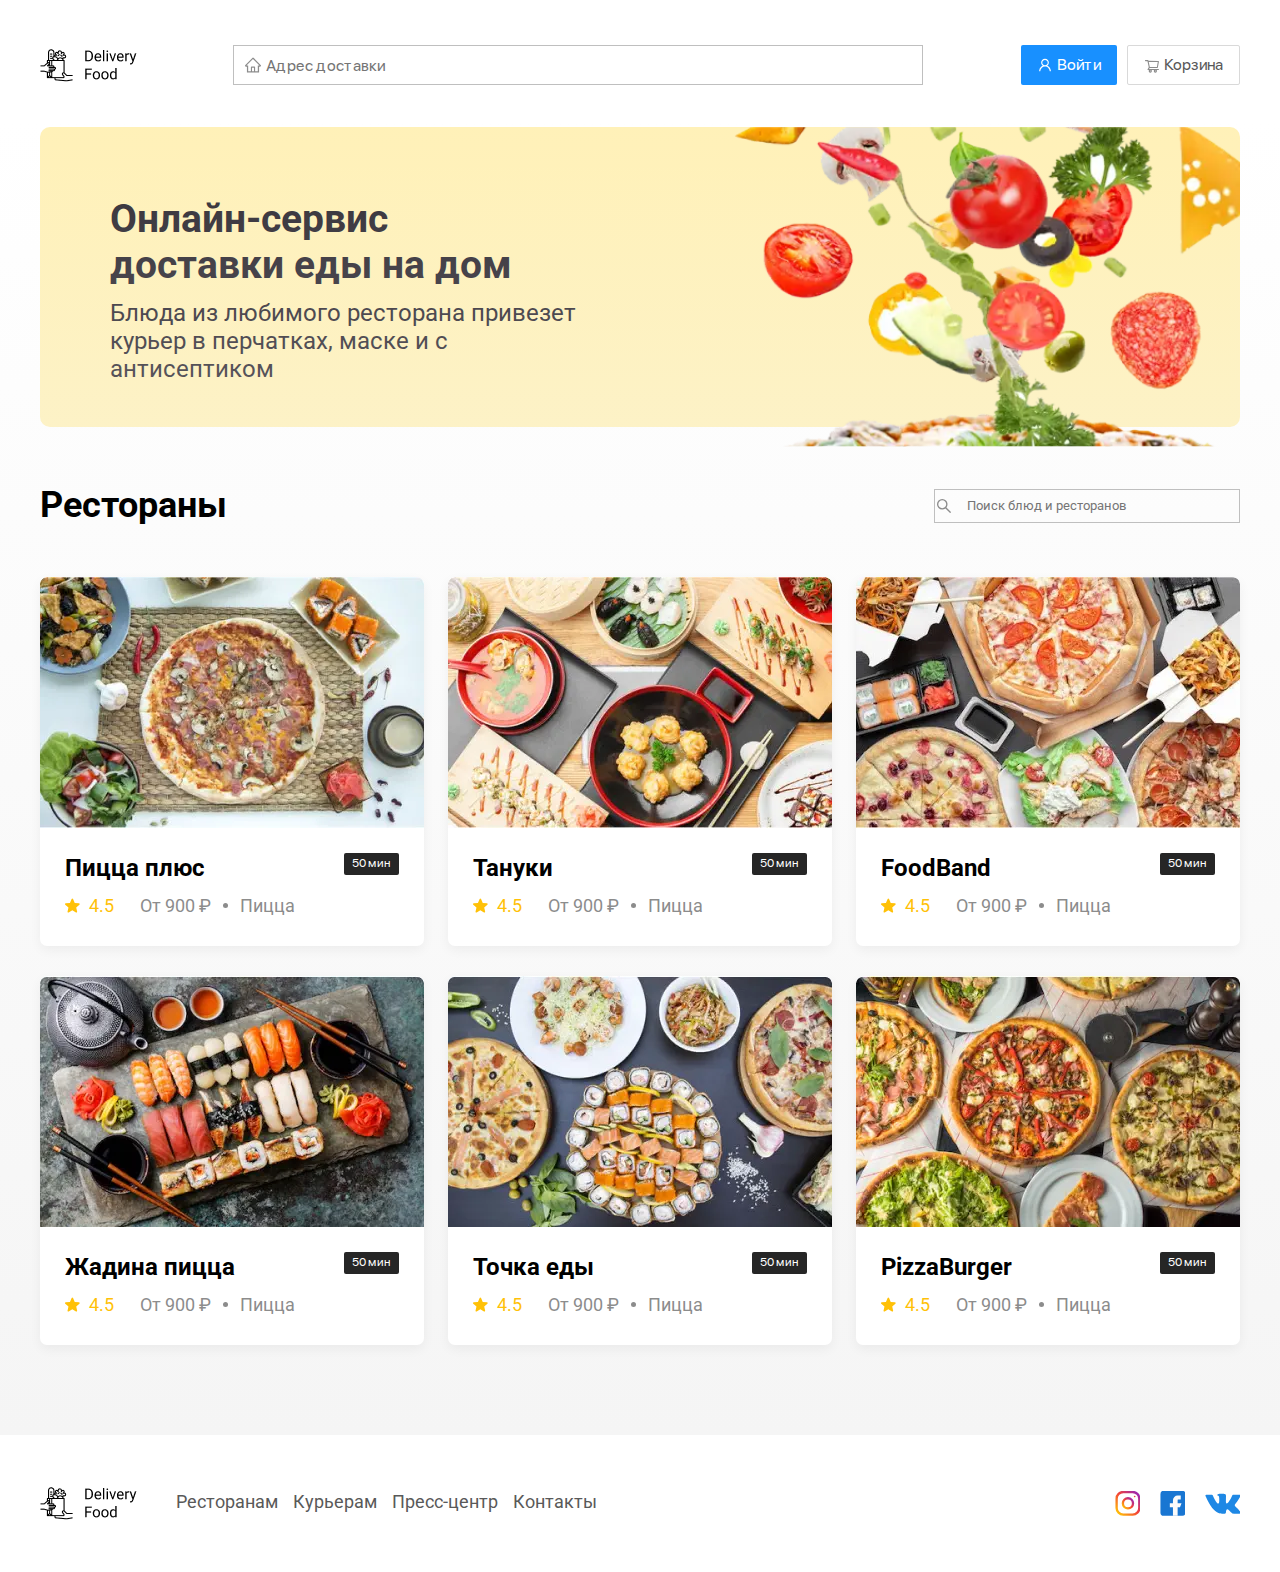
==== index.html @ b64bf59c "Add new repository" ====
<!DOCTYPE html><html lang="ru">  <head>  <title>Главная</title>  <meta charset="UTF-8" />  <meta name="format-detection" content="telephone=no">  <link rel="stylesheet" href="css/style.min.css" />  <!--<link rel="shortcut icon" href="favicon.ico">-->  <!--<meta name="robots" content="noindex, nofollow">-->  <!--<meta name="viewport" content="width=device-width, initial-scale=1.0, maximum-scale=1.0, user-scalable=0" />-->  <meta name="viewport" content="width=device-width, initial-scale=1.0" /></head>  <body>    <div class="wrapper">      <header class="header">  <div class="header__container _container">    <div class="header__content">      <div class="header__logo logo">        <a href="index.html"><picture><source srcset="img/logo/logo.webp" type="image/webp"><img src="img/logo/logo.png" alt="Delivery food" /></picture></a>      </div>      <div class="header__search">        <input class="search__input" type="text" placeholder="Адрес доставки" />      </div>      <div class="header__buttons">        <button class="header__button header__button--sign-up">Войти</button>        <button class="header__button header__button--bascket">Корзина</button>      </div>    </div>  </div></header>      <main class="page">        <section class="promo">          <div class="promo__container _container">            <div class="promo__background-image">              <div class="promo__background-color">                <div class="promo__content">                  <div class="promo__title">Онлайн-сервис <br />доставки еды на дом</div>                  <div class="promo__text">Блюда из любимого ресторана привезет курьер в перчатках, маске и с антисептиком</div>                </div>              </div>            </div>          </div>        </section>        <section class="restaurants">          <div class="restaurants__container _container">            <div class="restaurants__header">              <div class="restaurants__title">Рестораны</div>              <div class="restaurants__search">                <input type="text" placeholder="Поиск блюд и ресторанов" class="restaurants__search-input" />              </div>            </div>            <div class="restaurants__content">              <div class="restaurants__list">                <a href="restaurant.html" class="restaurants__card card">                  <div class="card__image"><picture><source srcset="img/restaurant/pizza_plus.webp" type="image/webp"><img src="img/restaurant/pizza_plus.jpg" alt="Пицца плюс" /></picture></div>                  <div class="card__content">                    <div class="card__body">                      <div class="card__title">                        <h3>Пицца плюс</h3>                        <div class="card__delivery-time">50 мин</div>                      </div>                      <div class="card__text info">                        <div class="info__rating">4.5</div>                        <div class="info__price">От 900 ₽</div>                        <div class="info__category">Пицца</div>                      </div>                    </div>                  </div>                </a>                <a href="restaurant.html" class="restaurants__card card">                  <div class="card__image"><picture><source srcset="img/restaurant/tanuki.webp" type="image/webp"><img src="img/restaurant/tanuki.jpg" alt="Тануки" /></picture></div>                  <div class="card__content">                    <div class="card__body">                      <div class="card__title">                        <h3>Тануки</h3>                        <div class="card__delivery-time">50 мин</div>                      </div>                      <div class="card__text info">                        <div class="info__rating">4.5</div>                        <div class="info__price">От 900 ₽</div>                        <div class="info__category">Пицца</div>                      </div>                    </div>                  </div>                </a>                <a href="restaurant.html" class="restaurants__card card">                  <div class="card__image"><picture><source srcset="img/restaurant/food_band.webp" type="image/webp"><img src="img/restaurant/food_band.jpg" alt="FoodBand" /></picture></div>                  <div class="card__content">                    <div class="card__body">                      <div class="card__title">                        <h3 href="restaurant.html">FoodBand</h3>                        <div class="card__delivery-time">50 мин</div>                      </div>                      <div class="card__text info">                        <div class="info__rating">4.5</div>                        <div class="info__price">От 900 ₽</div>                        <div class="info__category">Пицца</div>                      </div>                    </div>                  </div>                </a>                <a href="restaurant.html" class="restaurants__card card">                  <div class="card__image"><picture><source srcset="img/restaurant/greedy_pizza.webp" type="image/webp"><img src="img/restaurant/greedy_pizza.jpg" alt="Жадина пицца" /></picture></div>                  <div class="card__content">                    <div class="card__body">                      <div class="card__title">                        <h3>Жадина пицца</h3>                        <div class="card__delivery-time">50 мин</div>                      </div>                      <div class="card__text info">                        <div class="info__rating">4.5</div>                        <div class="info__price">От 900 ₽</div>                        <div class="info__category">Пицца</div>                      </div>                    </div>                  </div>                </a>                <a href="restaurant.html" class="restaurants__card card">                  <div class="card__image"><picture><source srcset="img/restaurant/point_food.webp" type="image/webp"><img src="img/restaurant/point_food.jpg" alt="Точка еды" /></picture></div>                  <div class="card__content">                    <div class="card__body">                      <div class="card__title">                        <h3>Точка еды</h3>                        <div class="card__delivery-time">50 мин</div>                      </div>                      <div class="card__text info">                        <div class="info__rating">4.5</div>                        <div class="info__price">От 900 ₽</div>                        <div class="info__category">Пицца</div>                      </div>                    </div>                  </div>                </a>                <a href="restaurant.html" class="restaurants__card card">                  <div class="card__image"><picture><source srcset="img/restaurant/pizza_burger.webp" type="image/webp"><img src="img/restaurant/pizza_burger.jpg" alt="ПPizzaBurger" /></picture></div>                  <div class="card__content">                    <div class="card__body">                      <div class="card__title">                        <h3>PizzaBurger</h3>                        <div class="card__delivery-time">50 мин</div>                      </div>                      <div class="card__text info">                        <div class="info__rating">4.5</div>                        <div class="info__price">От 900 ₽</div>                        <div class="info__category">Пицца</div>                      </div>                    </div>                  </div>                </a>              </div>            </div>          </div>        </section>      </main>      <footer class="footer">  <div class="footer__content _container">    <div class="footer__logo">      <a href="index.html"><picture><source srcset="img/logo/logo.webp" type="image/webp"><img src="img/logo/logo.png" alt="Delivery food" /></picture></a>    </div>    <nav class="footer__nav">      <ul class="nav__list">        <li><a href="#" class="nav__link">Ресторанам </a></li>        <li><a href="#" class="nav__link">Курьерам</a></li>        <li><a href="#" class="nav__link">Пресс-центр</a></li>        <li><a href="#" class="nav__link">Контакты</a></li>      </ul>    </nav>    <div class="footer__social">      <ul class="social__list">        <li><a href="#" class="social__link social__link--insta"></a></li>        <li><a href="#" class="social__link social__link--facebook"></a></li>        <li><a href="#" class="social__link social__link--vk"></a></li>      </ul>    </div>  </div></footer>    </div>    <script src="js/script.min.js"></script>  </body></html>
---- css/style.min.css ----
@charset "UTF-8";@import url(https://fonts.googleapis.com/css?family=Roboto:regular,700);@font-face{font-family:SFProDisplay;font-display:swap;src:url(../fonts/SFProDisplay.woff) format("woff"),url(../fonts/SFProDisplay.woff2) format("woff2");font-weight:400;font-style:normal}*{padding:0;margin:0;border:0}*,:after,:before{box-sizing:border-box}:active,:focus{outline:0}a:active,a:focus{outline:0}aside,footer,header,nav{display:block}body,html{height:100%;width:100%;font-size:100%;line-height:1;font-size:14px;-ms-text-size-adjust:100%;-moz-text-size-adjust:100%;-webkit-text-size-adjust:100%}button,input,textarea{font-family:inherit}input::-ms-clear{display:none}button{cursor:pointer}button::-moz-focus-inner{padding:0;border:0}a,a:hover,a:visited{text-decoration:none}ul li{list-style:none}img{vertical-align:top}h1,h2,h3,h4,h5,h6{font-size:inherit;font-weight:400}body{font-family:Roboto;color:#000;font-size:16px;line-height:150%}.wrapper{width:100%;min-height:100%;overflow:hidden;display:flex;flex-direction:column;justify-content:flex-start}._container{max-width:1200px;margin:0 auto}.page{background:linear-gradient(180deg,rgba(245,245,245,0) 1.04%,#f5f5f5 100%);padding:20px 0 60px 0}.info{display:flex;justify-content:flex-start;align-items:center;font-size:18px;color:#8c8c8c}.info__rating{color:#ffc107;background:url(../img/icons/star.svg) center left no-repeat;padding:0 0 0 24px;margin:0 26px 0 0}.info__price{display:flex;justify-content:center;align-items:center;white-space:nowrap}.info__price::after{content:"";width:5px;height:5px;border-radius:50%;background-color:#8c8c8c;margin:0 12px}.card{flex:0 1 32%;box-shadow:0 4px 12px rgba(0,0,0,.05);border-radius:7px;overflow:hidden;margin:0 0 30px 0;display:flex;justify-content:flex-start;flex-direction:column;background-color:#fff;color:#000}.card__image{flex:0 1 auto;width:100%;-o-object-fit:cover;object-fit:cover}.card__image img{width:100%;max-height:100%}.card__content{flex:1 1 auto;padding:25px 25px 30px 25px}.card__body{display:flex;justify-content:flex-start;flex-direction:column;min-height:100%}.card__title{display:flex;justify-content:space-between;margin:0 0 10px 0}.card__title>h3{display:inline-block;font-weight:700;font-size:24px;line-height:133.33333%}.card__text{color:#8c8c8c;font-size:18px;line-height:21px;flex:1 1 auto}.card__footer{display:flex;justify-content:flex-start;align-items:center;margin:25px 0 0 0}.card__btn{width:124px;display:inline-flex;flex-direction:column;align-items:center;padding:8px 16px;background:#1890ff;border-radius:2px;font-family:SFProDisplay;font-size:16px;line-height:150%;color:#fff;margin:0 32px 0 0}.card__cena{font-weight:700;font-size:20px;line-height:160%}.card__delivery-time{height:22px;white-space:nowrap;font-size:12px;line-height:166.66667%;font-family:SFProDisplay;background-color:#262626;border-radius:2px;color:#fff;padding:0 8px;display:flex;align-items:center;justify-content:center}.header__content{margin:45px 0 22px;height:40px;display:flex;justify-content:space-between;align-items:center}.header__logo{flex:0 0 105px}.header__search{height:100%;flex:0 1 690px}.header__buttons{height:100%;display:flex;justify-content:center;align-items:center;margin:0 0 0 10px}.header__button{height:100%;font-family:SFProDisplay;font-size:16px;line-height:150%;padding:0 16px 0 36px;color:#595959}.header__button--sign-up{margin:0 10px 0 0;color:#fff;border-radius:2px;background:url(../img/icons/user.svg);background-repeat:no-repeat;background-position:16px 8px;background-color:#1890ff}.header__button--bascket{border:1px solid #d9d9d9;box-sizing:border-box;box-shadow:0 0 2px rgba(0,0,0,.0015);border-radius:2px;background:url(../img/icons/basket.svg);background-repeat:no-repeat;background-position:16px 8px}.search__input{width:100%;height:100%;font-family:SFProDisplay;font-size:16px;line-height:150%;color:#bfbfbf;border:1px solid #bfbfbf;padding:0 0 0 32px;background:url(../img/icons/home.svg);background-repeat:no-repeat;background-position:10px 10px}.promo__container{margin-bottom:38px}.promo__background-image{background-image:url(../img/promo.png);background-position:right top;background-repeat:no-repeat;background-size:auto 100%;height:320px;border-radius:10px;max-width:100%}.promo__background-color{background:#fff1b8;max-height:300px;position:relative;top:0;left:0;z-index:-1;border-radius:10px;padding:70px 0 70px 70px}.promo__content{color:#302c34;width:44.91667%}.promo__title{font-weight:700;font-size:39px;line-height:117.94872%;margin:0 0 12px 0}.promo__text{font-size:24px;line-height:116.66667%;padding:0}.restaurants__header{display:flex;justify-content:space-between;align-items:center;margin:0 0 50px 0}.restaurants__title{font-weight:700;font-size:36px;line-height:116.66667%}.restaurants__search{border:1px solid #bfbfbf;color:#bfbfbf;max-width:306px;width:100%;height:34px}.restaurants__search-input{width:100%;height:100%;background:url(../img/icons/search.svg) center left no-repeat;padding:0 0 0 32px}.restaurants__list{display:flex;justify-content:space-between;flex-wrap:wrap}.page__header{display:flex;justify-content:flex-start;align-items:center;padding:0 0 40px 0}.page__title{font-weight:700;font-size:36px;line-height:116.66667%;margin:0 30px 0 0}.page__price{display:flex;justify-content:space-between;align-items:stretch;flex-wrap:wrap}.footer__content{display:flex;justify-content:space-between;align-items:center;padding:50px 0}.footer__logo{flex:0 0 auto;margin:0 35px 0 0}.footer__nav{flex:1 1 auto}.footer__social{flex:0 0 auto}.nav__list{display:flex;justify-content:flex-start;align-items:center;text-align:center}.nav__list li{margin:0 15px 0 0}.nav__list li:last-child{margin:0}.nav__link{font-size:18px;line-height:116.66667%;color:#595959;white-space:nowrap}.social__list{display:flex;justify-content:space-between;align-items:center}.social__list li{margin:0 20px 0 0}.social__list li:last-child{margin:0}.social__link{width:25px;height:25px;display:block}.social__link--insta{background:url(../img/icons/insta.svg) center center no-repeat}.social__link--facebook{background:url(../img/icons/facebook.svg) center center no-repeat}.social__link--vk{width:35px;background:url(../img/icons/vk.svg) center center no-repeat}.modal{position:fixed;left:0;top:0;width:100%;height:100%;background:rgba(0,0,0,.4);display:none;justify-content:flex-start}.modal.active{display:flex}.modal__window{margin:auto;width:100%;max-width:780px;max-height:100%;padding:40px 45px;background-color:#fff;border-radius:5px;overflow:auto}.modal__content{width:100%;min-height:100%;overflow:hidden;display:flex;flex-direction:column;justify-content:flex-start}.modal__header{display:flex;justify-content:space-between;align-items:center;margin:0 0 45px 0}.modal__title{font-weight:700;font-size:36px;line-height:116.66667%}.modal__close{background-color:#fff;font-size:36px}.modal__order{flex:1 1 auto}.modal__footer{display:flex;justify-content:space-between;align-items:center;margin:30px 0 0 0}.order__row{display:flex;align-items:center;border-bottom:1px solid #d9d9d9;padding:15px 0 10px}.order__name{flex:1 1 auto;font-size:18px;line-height:177.77778%}.order__price{font-weight:700;font-size:20px;line-height:160%}.order__counter{display:flex;justify-content:center;align-items:center;margin:0 0 0 50px}.order__total{color:#fafafa;font-size:20px;line-height:115%;padding:8px 16px;background:#262626;border-radius:5px}.order__buttons{font-family:SFProDisplay}.order__arrange{font-size:16px;line-height:150%;color:#fff;background:#1890ff;border-radius:2px;padding:8px 16px}.order__cancel{font-size:16px;line-height:150%;color:#595959;background-color:#fff;border:1px solid #d9d9d9;box-sizing:border-box;border-radius:2px;padding:8px 16px;margin:0 0 0 20px}.counter__button{border:1px solid #40a9ff;box-sizing:border-box;border-radius:2px;background-color:#fff;width:41px;height:32px;display:flex;justify-content:center;align-items:center}.counter__num{font-family:SFProDisplay;font-size:16px;line-height:150%;margin:0 15px}@media (min-width:767.98px){.nav__link:hover{color:#000;text-decoration:underline}}@media (max-width:1212px){._container{max-width:1100px}.header__container{padding:0 15px}.page{padding:25px 10px}.footer__content{padding:50px 15px}}@media (max-width:991.98px){._container{max-width:900px}.card{margin:0 13px 30px 13px;flex:1 1 45%}.promo__background-image{height:100%}.promo__background-color{padding:20px 10px}.promo__content{width:60%}.restaurants__list{justify-content:space-evenly}.modal__window{padding:20px 15px;height:100%}.modal__header{margin:0 0 25px 0}.modal__title{font-size:24px}.modal__footer{margin:20px 0 0 0}.order__name{font-size:14px;margin:0 5px 0 0}.order__price{font-size:16px;white-space:nowrap}.order__counter{margin:0 0 0 10px}.order__total{font-size:16px;padding:4px 8px}.order__arrange{font-size:14px;padding:4px 8px}.order__cancel{font-size:14px;padding:4px 8px;margin:0 0 0 10px}}@media (max-width:767.98px){._container{max-width:none}.info{font-size:16px}.card__title>h3{font-size:22px}.header__content{margin:25px 0 12px}.promo__content{width:65%}.promo__title{font-size:30px}.promo__text{font-size:18px}.restaurants__header{margin:0 0 30px 0}.restaurants__title{margin:0 15px 0 0;font-size:28px}.restaurants__list{justify-content:center}.footer__content{flex-wrap:wrap;padding:15px 30px}.footer__logo{order:2;flex:0 0 40%}.footer__nav{flex:1 1 100%;order:1}.footer__social{order:3}.nav__list{margin:20px 0;justify-content:space-between}}@media (max-width:767.98px) and (max-width:590px){.promo__content{width:90%}}@media (max-width:590px){.card{flex:0 1 100%;margin:0 0 20px 0}.header__content{flex-direction:column;align-items:center;justify-content:flex-start;height:auto}.header__logo{flex:0 0 100%}.header__search{flex:0 1 40px;width:100%;margin:20px 0}.header__buttons{height:40px}.search__input{height:40px}.promo__background-image{background:0 0}.restaurants__header{flex-direction:column;justify-content:center;align-items:flex-start}.restaurants__search{margin:15px 0 0 0;align-self:center}.page__header{flex-wrap:wrap}.page__title{flex:1 1 100%;margin:0 0 15px 0}.page__info{flex:1 1 100%;text-align:center}.footer__content{padding:0 15px 20px 15px}}@media (max-width:550px){.nav__list li{margin:0 0 15px 0;flex:0 0 48%}.nav__list li:last-child{margin:0 0 15px 0}.nav__list{flex-wrap:wrap;justify-content:space-evenly}}.webp .promo__background-image{background-image:url(../img/promo.webp)}
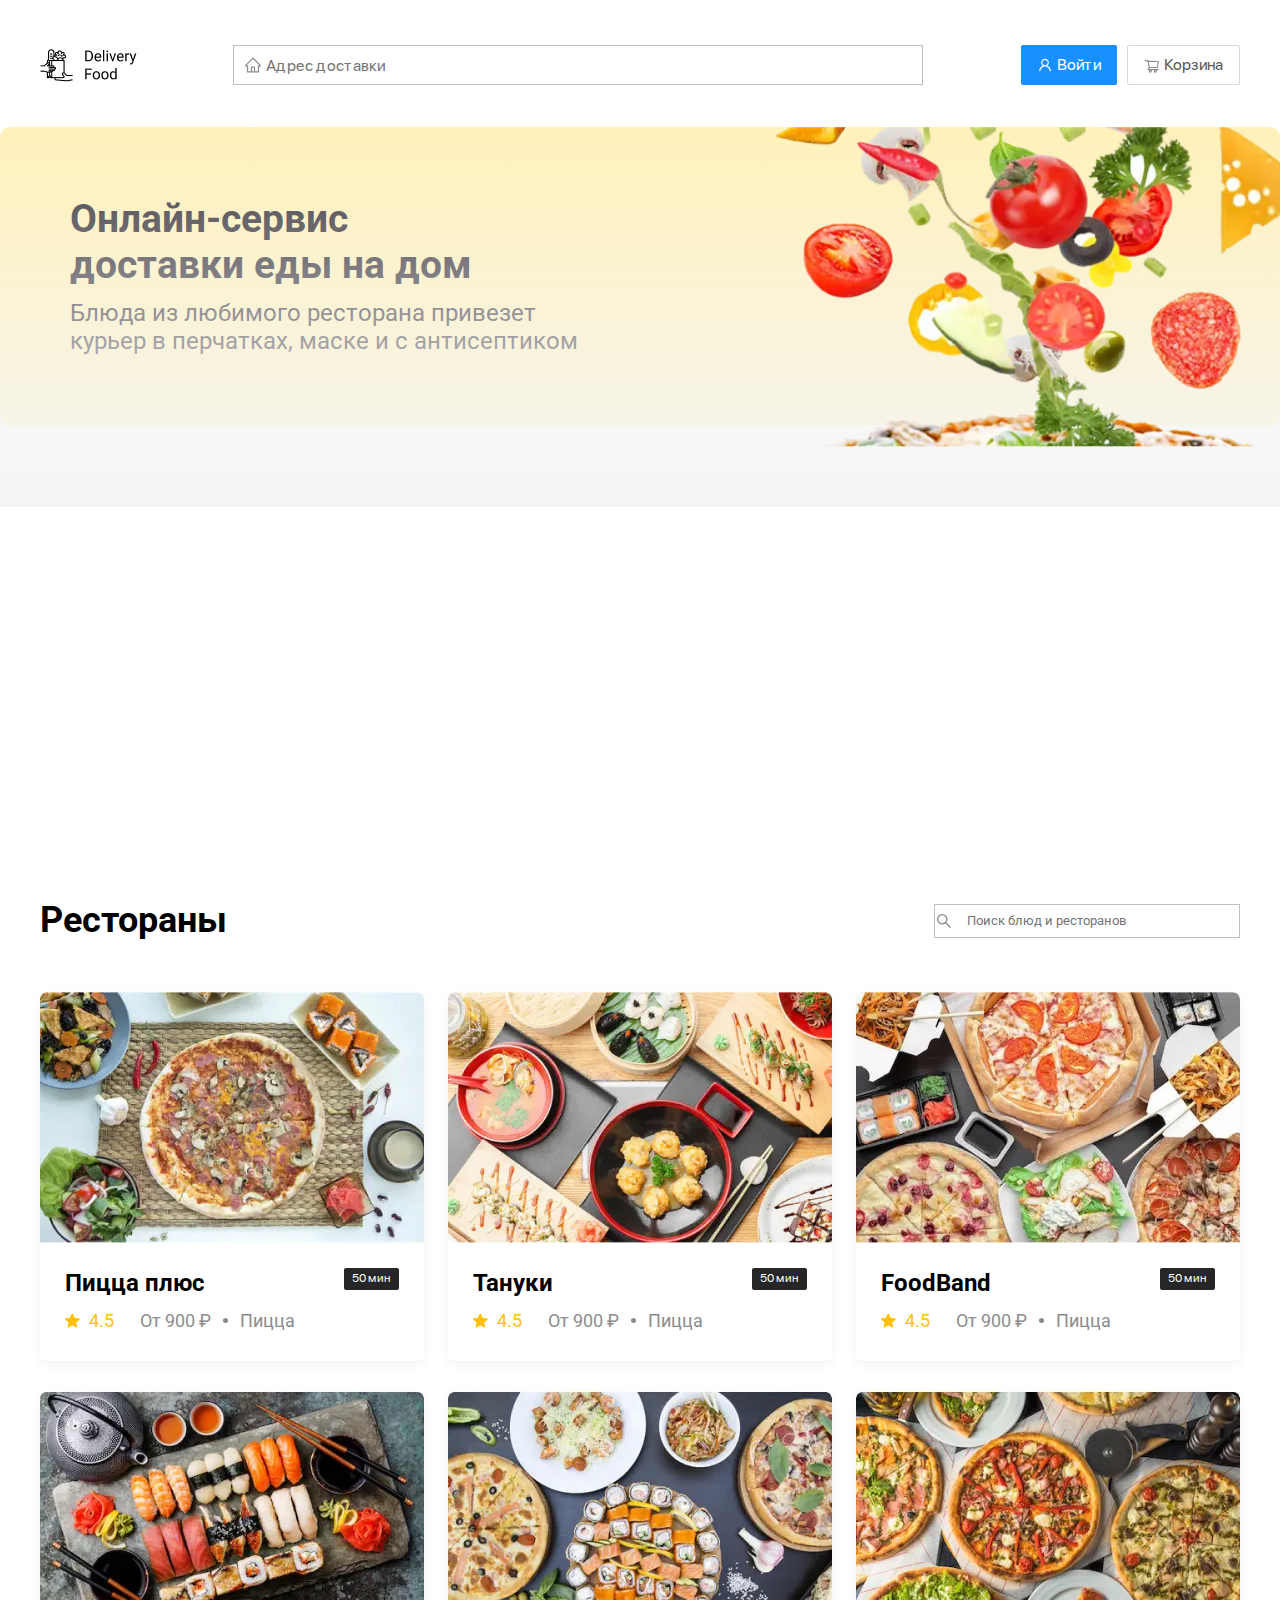
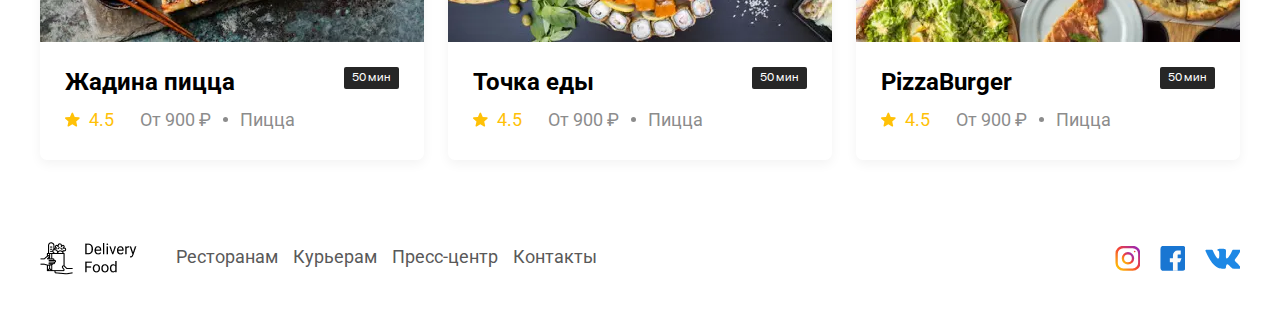
==== commit 98c34104: "Refactoring for validate" ====
--- a/index.html
+++ b/index.html
@@ -1,48 +1,57 @@
-<!DOCTYPE html><html lang="ru">  <head>-  <title>Главная</title>-  <meta charset="UTF-8" />-  <meta name="format-detection" content="telephone=no">-  <link rel="stylesheet" href="css/style.min.css" />-  <!--<link rel="shortcut icon" href="favicon.ico">-->-  <!--<meta name="robots" content="noindex, nofollow">-->-  <!--<meta name="viewport" content="width=device-width, initial-scale=1.0, maximum-scale=1.0, user-scalable=0" />-->-  <meta name="viewport" content="width=device-width, initial-scale=1.0" />-</head>  <body>    <div class="wrapper">      <header class="header">-  <div class="header__container _container">-    <div class="header__content">-      <div class="header__logo logo">-        <a href="index.html"><picture><source srcset="img/logo/logo.webp" type="image/webp"><img src="img/logo/logo.png" alt="Delivery food" /></picture></a>-      </div>-      <div class="header__search">-        <input class="search__input" type="text" placeholder="Адрес доставки" />-      </div>-      <div class="header__buttons">-        <button class="header__button header__button--sign-up">Войти</button>-        <button class="header__button header__button--bascket">Корзина</button>-      </div>-    </div>-  </div>-</header>-      <main class="page">        <section class="promo">          <div class="promo__container _container">            <div class="promo__background-image">              <div class="promo__background-color">                <div class="promo__content">                  <div class="promo__title">Онлайн-сервис <br />доставки еды на дом</div>                  <div class="promo__text">Блюда из любимого ресторана привезет курьер в перчатках, маске и с антисептиком</div>                </div>              </div>            </div>          </div>        </section>        <section class="restaurants">          <div class="restaurants__container _container">            <div class="restaurants__header">              <div class="restaurants__title">Рестораны</div>              <div class="restaurants__search">                <input type="text" placeholder="Поиск блюд и ресторанов" class="restaurants__search-input" />              </div>            </div>            <div class="restaurants__content">              <div class="restaurants__list">                <a href="restaurant.html" class="restaurants__card card">                  <div class="card__image"><picture><source srcset="img/restaurant/pizza_plus.webp" type="image/webp"><img src="img/restaurant/pizza_plus.jpg" alt="Пицца плюс" /></picture></div>                  <div class="card__content">                    <div class="card__body">                      <div class="card__title">                        <h3>Пицца плюс</h3>                        <div class="card__delivery-time">50 мин</div>                      </div>                      <div class="card__text info">                        <div class="info__rating">4.5</div>                        <div class="info__price">От 900 ₽</div>                        <div class="info__category">Пицца</div>                      </div>                    </div>                  </div>                </a>                <a href="restaurant.html" class="restaurants__card card">                  <div class="card__image"><picture><source srcset="img/restaurant/tanuki.webp" type="image/webp"><img src="img/restaurant/tanuki.jpg" alt="Тануки" /></picture></div>                  <div class="card__content">                    <div class="card__body">                      <div class="card__title">                        <h3>Тануки</h3>                        <div class="card__delivery-time">50 мин</div>                      </div>                      <div class="card__text info">                        <div class="info__rating">4.5</div>                        <div class="info__price">От 900 ₽</div>                        <div class="info__category">Пицца</div>                      </div>                    </div>                  </div>                </a>                <a href="restaurant.html" class="restaurants__card card">                  <div class="card__image"><picture><source srcset="img/restaurant/food_band.webp" type="image/webp"><img src="img/restaurant/food_band.jpg" alt="FoodBand" /></picture></div>                  <div class="card__content">                    <div class="card__body">                      <div class="card__title">                        <h3 href="restaurant.html">FoodBand</h3>                        <div class="card__delivery-time">50 мин</div>                      </div>                      <div class="card__text info">                        <div class="info__rating">4.5</div>                        <div class="info__price">От 900 ₽</div>                        <div class="info__category">Пицца</div>                      </div>                    </div>                  </div>                </a>                <a href="restaurant.html" class="restaurants__card card">                  <div class="card__image"><picture><source srcset="img/restaurant/greedy_pizza.webp" type="image/webp"><img src="img/restaurant/greedy_pizza.jpg" alt="Жадина пицца" /></picture></div>                  <div class="card__content">                    <div class="card__body">                      <div class="card__title">                        <h3>Жадина пицца</h3>                        <div class="card__delivery-time">50 мин</div>                      </div>                      <div class="card__text info">                        <div class="info__rating">4.5</div>                        <div class="info__price">От 900 ₽</div>                        <div class="info__category">Пицца</div>                      </div>                    </div>                  </div>                </a>                <a href="restaurant.html" class="restaurants__card card">                  <div class="card__image"><picture><source srcset="img/restaurant/point_food.webp" type="image/webp"><img src="img/restaurant/point_food.jpg" alt="Точка еды" /></picture></div>                  <div class="card__content">                    <div class="card__body">                      <div class="card__title">                        <h3>Точка еды</h3>                        <div class="card__delivery-time">50 мин</div>                      </div>                      <div class="card__text info">                        <div class="info__rating">4.5</div>                        <div class="info__price">От 900 ₽</div>                        <div class="info__category">Пицца</div>                      </div>                    </div>                  </div>                </a>                <a href="restaurant.html" class="restaurants__card card">                  <div class="card__image"><picture><source srcset="img/restaurant/pizza_burger.webp" type="image/webp"><img src="img/restaurant/pizza_burger.jpg" alt="ПPizzaBurger" /></picture></div>                  <div class="card__content">                    <div class="card__body">                      <div class="card__title">                        <h3>PizzaBurger</h3>                        <div class="card__delivery-time">50 мин</div>                      </div>                      <div class="card__text info">                        <div class="info__rating">4.5</div>                        <div class="info__price">От 900 ₽</div>                        <div class="info__category">Пицца</div>                      </div>                    </div>                  </div>                </a>              </div>            </div>          </div>        </section>      </main>      <footer class="footer">-  <div class="footer__content _container">-    <div class="footer__logo">-      <a href="index.html"><picture><source srcset="img/logo/logo.webp" type="image/webp"><img src="img/logo/logo.png" alt="Delivery food" /></picture></a>-    </div>-    <nav class="footer__nav">-      <ul class="nav__list">-        <li><a href="#" class="nav__link">Ресторанам </a></li>-        <li><a href="#" class="nav__link">Курьерам</a></li>-        <li><a href="#" class="nav__link">Пресс-центр</a></li>-        <li><a href="#" class="nav__link">Контакты</a></li>-      </ul>-    </nav>-    <div class="footer__social">-      <ul class="social__list">-        <li><a href="#" class="social__link social__link--insta"></a></li>-        <li><a href="#" class="social__link social__link--facebook"></a></li>-        <li><a href="#" class="social__link social__link--vk"></a></li>-      </ul>-    </div>-  </div>-</footer>-    </div>    <script src="js/script.min.js"></script>  </body></html>+<!DOCTYPE html><html lang="ru">  <head>
+  <title>Главная</title>
+  <meta charset="UTF-8" />
+  <meta name="format-detection" content="telephone=no">
+  <link rel="stylesheet" href="css/style.min.css" />
+  <!--<link rel="shortcut icon" href="favicon.ico">-->
+  <!--<meta name="robots" content="noindex, nofollow">-->
+  <!--<meta name="viewport" content="width=device-width, initial-scale=1.0, maximum-scale=1.0, user-scalable=0" />-->
+  <meta name="viewport" content="width=device-width, initial-scale=1.0" />
+</head>  <body>    <div class="wrapper">      <header class="header">
+  <div class="header__container _container">
+    <div class="header__content">
+      <div class="header__logo logo">
+        <a href="index.html"><picture><source srcset="img/logo/logo.webp" type="image/webp"><img src="img/logo/logo.png" alt="Delivery food" /></picture></a>
+      </div>
+      <div class="header__search">
+        <input class="search__input" type="text" placeholder="Адрес доставки" />
+      </div>
+      <div class="header__buttons">
+        <button class="header__button header__button--sign-up">Войти</button>
+        <button class="header__button header__button--bascket">Корзина</button>
+      </div>
+    </div>
+  </div>
+</header>
+      <main class="page">        <section class="promo"> 
+        <h2 class="promo__title>Promo</h2>
+        <div class="promo__container _container">          
+          <div class="promo__background-image">           
+            <div class="promo__background-color">     
+              <div class="promo__content">      
+                <div class="promo__title">Онлайн-сервис <br />доставки еды на дом</div>     
+                <div class="promo__text">Блюда из любимого ресторана привезет курьер в перчатках, маске и с антисептиком</div>         
+              </div>              </div>            </div>          </div>        </section>   
+        <section class="restaurants">          <div class="restaurants__container _container">            <div class="restaurants__header">              <div class="restaurants__title">Рестораны</div>              <div class="restaurants__search">                <input type="text" placeholder="Поиск блюд и ресторанов" class="restaurants__search-input" />              </div>            </div>            <div class="restaurants__content">              <div class="restaurants__list">                <a href="restaurant.html" class="restaurants__card card">                  <div class="card__image"><picture><source srcset="img/restaurant/pizza_plus.webp" type="image/webp"><img src="img/restaurant/pizza_plus.jpg" alt="Пицца плюс" /></picture></div>                  <div class="card__content">                    <div class="card__body">                      <div class="card__title">                        <h3>Пицца плюс</h3>                        <div class="card__delivery-time">50 мин</div>                      </div>                      <div class="card__text info">                        <div class="info__rating">4.5</div>                        <div class="info__price">От 900 ₽</div>                        <div class="info__category">Пицца</div>                      </div>                    </div>                  </div>                </a>                <a href="restaurant.html" class="restaurants__card card">                  <div class="card__image"><picture><source srcset="img/restaurant/tanuki.webp" type="image/webp"><img src="img/restaurant/tanuki.jpg" alt="Тануки" /></picture></div>                  <div class="card__content">                    <div class="card__body">                      <div class="card__title">                        <h3>Тануки</h3>                        <div class="card__delivery-time">50 мин</div>                      </div>                      <div class="card__text info">                        <div class="info__rating">4.5</div>                        <div class="info__price">От 900 ₽</div>                        <div class="info__category">Пицца</div>                      </div>                    </div>                  </div>                </a>                <a href="restaurant.html" class="restaurants__card card">                  <div class="card__image"><picture><source srcset="img/restaurant/food_band.webp" type="image/webp"><img src="img/restaurant/food_band.jpg" alt="FoodBand" /></picture></div>                  <div class="card__content">                    <div class="card__body">                      <div class="card__title">                        <h3>FoodBand</h3>                        <div class="card__delivery-time">50 мин</div>                      </div>                      <div class="card__text info">                        <div class="info__rating">4.5</div>                        <div class="info__price">От 900 ₽</div>                        <div class="info__category">Пицца</div>                      </div>                    </div>                  </div>                </a>                <a href="restaurant.html" class="restaurants__card card">                  <div class="card__image"><picture><source srcset="img/restaurant/greedy_pizza.webp" type="image/webp"><img src="img/restaurant/greedy_pizza.jpg" alt="Жадина пицца" /></picture></div>                  <div class="card__content">                    <div class="card__body">                      <div class="card__title">                        <h3>Жадина пицца</h3>                        <div class="card__delivery-time">50 мин</div>                      </div>                      <div class="card__text info">                        <div class="info__rating">4.5</div>                        <div class="info__price">От 900 ₽</div>                        <div class="info__category">Пицца</div>                      </div>                    </div>                  </div>                </a>                <a href="restaurant.html" class="restaurants__card card">                  <div class="card__image"><picture><source srcset="img/restaurant/point_food.webp" type="image/webp"><img src="img/restaurant/point_food.jpg" alt="Точка еды" /></picture></div>                  <div class="card__content">                    <div class="card__body">                      <div class="card__title">                        <h3>Точка еды</h3>                        <div class="card__delivery-time">50 мин</div>                      </div>                      <div class="card__text info">                        <div class="info__rating">4.5</div>                        <div class="info__price">От 900 ₽</div>                        <div class="info__category">Пицца</div>                      </div>                    </div>                  </div>                </a>                <a href="restaurant.html" class="restaurants__card card">                  <div class="card__image"><picture><source srcset="img/restaurant/pizza_burger.webp" type="image/webp"><img src="img/restaurant/pizza_burger.jpg" alt="PizzaBurger" /></picture></div>                  <div class="card__content">                    <div class="card__body">                      <div class="card__title">                        <h3>PizzaBurger</h3>                        <div class="card__delivery-time">50 мин</div>                      </div>                      <div class="card__text info">                        <div class="info__rating">4.5</div>                        <div class="info__price">От 900 ₽</div>                        <div class="info__category">Пицца</div>                      </div>                    </div>                  </div>                </a>              </div>            </div>          </div>        </section>      </main>      <footer class="footer">
+  <div class="footer__content _container">
+    <div class="footer__logo">
+      <a href="index.html"><picture><source srcset="img/logo/logo.webp" type="image/webp"><img src="img/logo/logo.png" alt="Delivery food" /></picture></a>
+    </div>
+    <nav class="footer__nav">
+      <ul class="nav__list">
+        <li><a href="#" class="nav__link">Ресторанам </a></li>
+        <li><a href="#" class="nav__link">Курьерам</a></li>
+        <li><a href="#" class="nav__link">Пресс-центр</a></li>
+        <li><a href="#" class="nav__link">Контакты</a></li>
+      </ul>
+    </nav>
+    <div class="footer__social">
+      <ul class="social__list">
+        <li><a href="#" class="social__link social__link--insta"></a></li>
+        <li><a href="#" class="social__link social__link--facebook"></a></li>
+        <li><a href="#" class="social__link social__link--vk"></a></li>
+      </ul>
+    </div>
+  </div>
+</footer>
+    </div>    <script src="js/script.min.js"></script>  </body></html>
